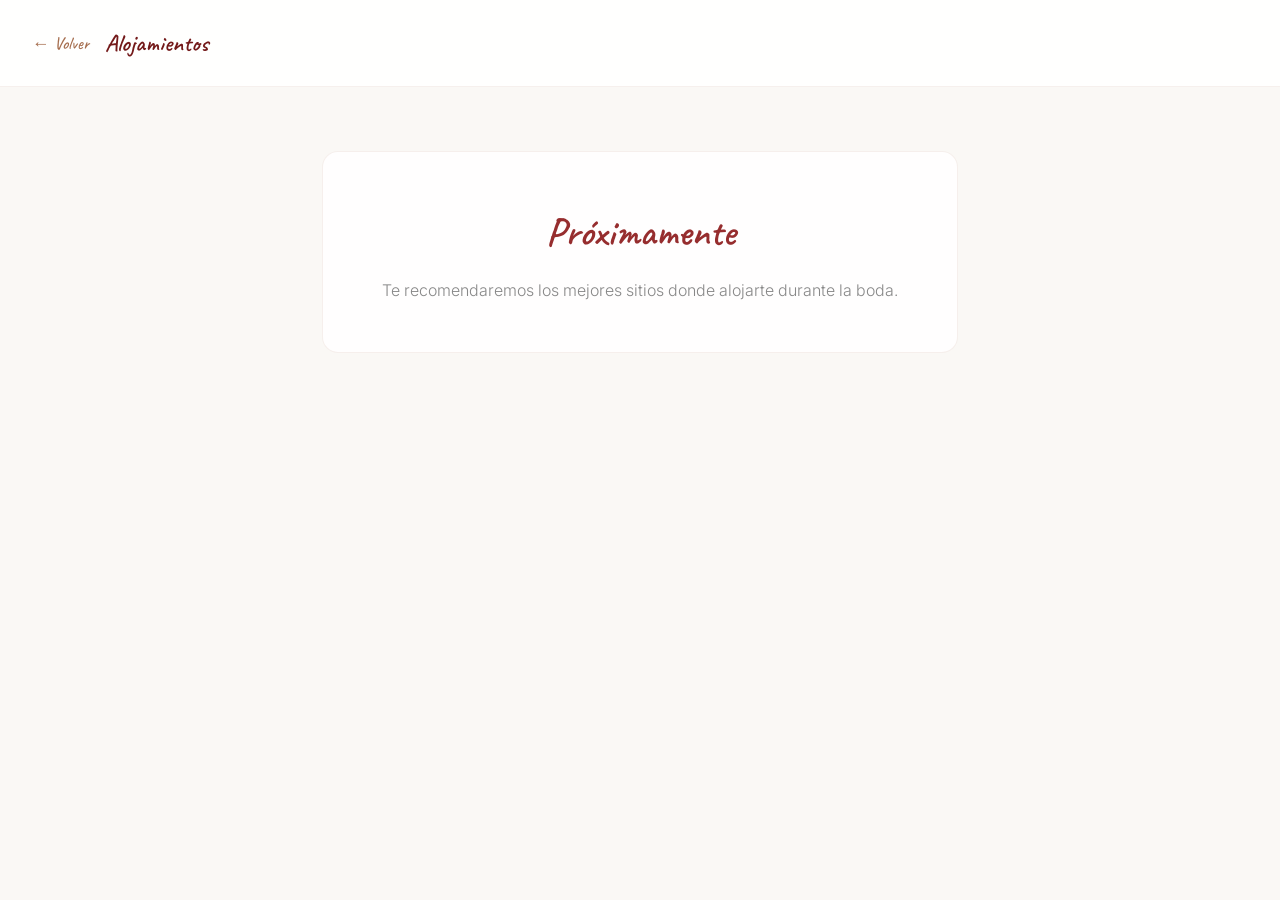
==== alojamientos.html @ 13ba2aee "Initial commit: wedding website for Catalina y Álvaro" ====
<!DOCTYPE html>
<html lang="es">
<head>
    <meta charset="UTF-8">
    <meta name="viewport" content="width=device-width, initial-scale=1.0">
    <title>Alojamientos — Catalina & Álvaro</title>
    <link rel="preconnect" href="https://fonts.googleapis.com">
    <link rel="preconnect" href="https://fonts.gstatic.com" crossorigin>
    <link href="https://fonts.googleapis.com/css2?family=Caveat:wght@400;500;600;700&family=Cormorant+Garamond:ital,wght@0,300;0,400;0,500;1,300;1,400&family=Inter:wght@300;400;500&display=swap" rel="stylesheet">
    <link rel="stylesheet" href="styles.css">
</head>
<body class="subpage">
    <header class="subpage-header">
        <a href="index.html" class="back-link">← Volver</a>
        <span class="subpage-title">Alojamientos</span>
    </header>
    <main class="subpage-content">
        <div class="placeholder">
            <h2>Próximamente</h2>
            <p>Te recomendaremos los mejores sitios donde alojarte durante la boda.</p>
        </div>
    </main>
</body>
</html>
---- styles.css ----
* {
    margin: 0;
    padding: 0;
    box-sizing: border-box;
}

body {
    font-family: 'Inter', sans-serif;
    background-color: #faf8f5;
    color: #2c2c2c;
    line-height: 1.6;
    -webkit-font-smoothing: antialiased;
    position: relative;
}

.decor {
    position: absolute;
    width: 104px;
    opacity: 0.5;
    pointer-events: none;
    z-index: 0;
}

.decor-copa {
    top: 55%;
    right: 20%;
}

.decor-naranja {
    top: 40%;
    right: 10%;
    transform: translateY(-50%);
}

.decor-gilda {
    top: 35%;
    left: 10%;
    transform: translateY(-50%);
}

.decor-bola {
    top: 65%;
    left: 5%;
}

.decor-vaca {
    bottom: 10%;
    left: 25%;
    transform: translateX(-50%);
}

/* ========== HERO ========== */

.hero {
    position: relative;
    height: 80vh;
    min-height: 500px;
    display: flex;
    align-items: center;
    justify-content: center;
    background-color: #faf8f5;
    background-image: url('high.png');
    background-size: cover;
    background-position: center;
    background-repeat: no-repeat;
    padding: 2rem;
    overflow: hidden;
}

.hero::before {
    content: '';
    position: absolute;
    top: 0;
    left: 0;
    width: 100%;
    height: 100%;
    background-image: url("data:image/svg+xml,%3Csvg viewBox='0 0 200 200' xmlns='http://www.w3.org/2000/svg'%3E%3Cfilter id='noise'%3E%3CfeTurbulence type='fractalNoise' baseFrequency='0.75' numOctaves='5' stitchTiles='stitch'/%3E%3C/filter%3E%3Crect width='100%25' height='100%25' filter='url(%23noise)' opacity='0.06'/%3E%3C/svg%3E");
    background-repeat: repeat;
    background-size: 200px 200px;
    pointer-events: none;
}

.hero-invertido {
    background-color: #731919;
    background-image: none;
}

.hero-invertido::before {
    opacity: 0.08;
}

.hero-invertido .hero-text p {
    color: #f5f0ea;
}

.hero-invertido .scroll-indicator {
    color: #D9B991;
}

.hero-text {
    position: relative;
    z-index: 1;
    max-width: 900px;
    text-align: center;
    padding: 3rem 2rem;
}

.hero-text p {
    font-family: 'Caveat', cursive;
    font-weight: 600;
    font-size: clamp(2rem, 5vw, 3rem);
    line-height: 1.5;
    color: #5a1b1c;
}

.hero-line {
    display: block;
}

.hero-line + .hero-line {
    margin-top: 0.8em;
}

.scroll-indicator {
    position: absolute;
    bottom: 2.5rem;
    left: 50%;
    transform: translateX(-50%);
    font-size: 1.8rem;
    color: #A66E4E;
    animation: bounce 2s infinite;
    opacity: 0.5;
    z-index: 1;
}

@keyframes bounce {
    0%, 100% { transform: translateX(-50%) translateY(0); }
    50% { transform: translateX(-50%) translateY(8px); }
}

/* ========== INFO SECTION ========== */

.info-section {
    background-color: #faf8f5;
    padding: 4rem 2rem 3rem;
    text-align: center;
    position: relative;
}

.info-section::before {
    content: '';
    position: absolute;
    top: 0;
    left: 50%;
    transform: translateX(-50%);
    width: 80px;
    height: 2px;
    background: #D9B991;
    border-radius: 1px;
}

.info {
    max-width: 700px;
    margin: 0 auto;
}

.names {
    font-family: 'Caveat', cursive;
    font-weight: 600;
    font-size: clamp(3rem, 7vw, 4.8rem);
    color: #731919;
    letter-spacing: 0.02em;
    margin-bottom: 0.6rem;
}

.names .y {
    font-weight: 400;
    color: #731919;
    font-size: 0.85em;
    padding: 0 0.15em;
}

.date {
    font-family: 'Caveat', cursive;
    font-weight: 500;
    font-size: clamp(1.6rem, 3.5vw, 2.2rem);
    color: #731919;
    margin-bottom: 0.2rem;
}

.date .num {
    font-weight: 600;
    color: #731919;
}

.place {
    font-family: 'Caveat', cursive;
    font-weight: 400;
    font-size: clamp(1.3rem, 3vw, 1.8rem);
    color: #731919;
}

/* ========== MENU SECTION ========== */

.menu-section {
    position: relative;
    background-color: #faf8f5;
    padding: 3rem 2rem 5rem;
}

.menu {
    display: grid;
    grid-template-columns: repeat(auto-fit, minmax(180px, 1fr));
    gap: 1.2rem;
    max-width: 1100px;
    margin: 0 auto;
}

.menu-item {
    display: flex;
    flex-direction: column;
    align-items: center;
    justify-content: center;
    gap: 0.8rem;
    padding: 2rem 1.2rem;
    background: rgba(255, 255, 255, 0.85);
    border-radius: 16px;
    text-decoration: none;
    color: #731919;
    border: 1px solid rgba(166, 110, 78, 0.12);
    transition: all 0.3s ease;
    position: relative;
    overflow: hidden;
    min-height: 160px;
    backdrop-filter: blur(2px);
}

.menu-item::before {
    content: '';
    position: absolute;
    top: 0;
    left: 0;
    width: 100%;
    height: 100%;
    background: linear-gradient(135deg, rgba(217, 185, 145, 0.08), rgba(150, 45, 46, 0.04));
    opacity: 0;
    transition: opacity 0.3s ease;
}

.menu-item:hover {
    transform: translateY(-3px) scale(1.01);
    box-shadow: 0 6px 24px rgba(115, 25, 25, 0.06);
    border-color: rgba(150, 45, 46, 0.2);
    background: rgba(255, 255, 255, 0.95);
}

.menu-item:hover::before {
    opacity: 1;
}

.menu-icon {
    width: 34px;
    height: 34px;
    color: #D9B991;
    transition: all 0.3s ease;
    position: relative;
    z-index: 1;
}

.menu-item:hover .menu-icon {
    color: #962D2E;
    transform: scale(1.1);
}

.menu-label {
    font-family: 'Caveat', cursive;
    font-weight: 600;
    font-size: 1.3rem;
    text-align: center;
    line-height: 1.4;
    color: #2c2c2c;
    transition: color 0.3s ease;
    position: relative;
    z-index: 1;
    display: inline-block;
}

.menu-label::after {
    content: '';
    position: absolute;
    bottom: -4px;
    left: 0;
    width: 0;
    height: 6px;
    background-image: url("data:image/svg+xml,%3Csvg viewBox='0 0 120 12' xmlns='http://www.w3.org/2000/svg'%3E%3Cpath d='M2 6 Q15 1 30 6 T58 6 T86 6 T114 6' stroke='%23962D2E' stroke-width='2' fill='none' stroke-linecap='round'/%3E%3C/svg%3E");
    background-repeat: no-repeat;
    background-size: contain;
    background-position: left center;
    transition: width 0.4s cubic-bezier(0.25, 0.46, 0.45, 0.94);
}

.menu-item:hover .menu-label {
    color: #731919;
}

.menu-item:hover .menu-label::after {
    width: 100%;
}

/* ========== SUBPAGES ========== */

.subpage {
    background-color: #faf8f5;
    min-height: 100vh;
}

.subpage-header {
    display: flex;
    align-items: center;
    gap: 1rem;
    padding: 1.5rem 2rem;
    background: rgba(255, 255, 255, 0.9);
    backdrop-filter: blur(4px);
    border-bottom: 1px solid rgba(166, 110, 78, 0.1);
    position: sticky;
    top: 0;
    z-index: 10;
}

.back-link {
    font-family: 'Caveat', cursive;
    font-weight: 500;
    font-size: 1.1rem;
    color: #A66E4E;
    text-decoration: none;
    transition: color 0.3s ease;
    white-space: nowrap;
}

.back-link:hover {
    color: #962D2E;
}

.subpage-title {
    font-family: 'Caveat', cursive;
    font-weight: 600;
    font-size: 1.5rem;
    color: #731919;
}

.subpage-content {
    max-width: 700px;
    margin: 0 auto;
    padding: 4rem 2rem;
}

.placeholder {
    text-align: center;
    padding: 3rem 2rem;
    background: rgba(255, 255, 255, 0.85);
    border: 1px solid rgba(166, 110, 78, 0.1);
    border-radius: 16px;
}

.placeholder h2 {
    font-family: 'Caveat', cursive;
    font-weight: 600;
    font-size: 2.5rem;
    color: #962D2E;
    margin-bottom: 0.8rem;
}

.placeholder p {
    font-family: 'Inter', sans-serif;
    font-weight: 300;
    font-size: 1rem;
    color: #888;
    line-height: 1.7;
}

/* ========== RESPONSIVE ========== */

@media (max-width: 768px) {
    .decor {
        width: 70px;
        opacity: 0.4;
    }

    .decor-copa {
        top: 60%;
        right: 12%;
    }

    .decor-bola {
        top: 56%;
        left: 8%;
    }

    .decor-gilda {
        top: 42%;
        left: 1%;
    }

    .decor-naranja {
        top: 30%;
        right: 1%;
    }

    .decor-vaca {
        bottom: 2%;
        left: 30%;
    }

    .hero {
        height: 75vh;
        min-height: 420px;
        padding: 1.2rem;
    }

    .hero-text {
        max-width: 100%;
        padding: 2rem 0.5rem;
    }

    .hero-text p {
        font-size: clamp(1.7rem, 5.5vw, 2rem);
        line-height: 1.5;
    }

    .hero-line + .hero-line {
        margin-top: 1em;
    }

    .scroll-indicator {
        bottom: 1.5rem;
        font-size: 1.5rem;
    }

    .info-section {
        padding: 2.5rem 1.5rem 2rem;
    }

    .names {
        font-size: clamp(2.8rem, 9vw, 3.5rem);
    }

    .date {
        font-size: clamp(1.5rem, 5vw, 1.9rem);
    }

    .place {
        font-size: clamp(1.3rem, 4.5vw, 1.6rem);
    }

    .menu-section {
        padding: 2rem 1.2rem 3.5rem;
    }

    .menu {
        grid-template-columns: repeat(auto-fit, minmax(150px, 1fr));
        gap: 1rem;
    }

    .menu-item {
        padding: 1.5rem 1rem;
        min-height: 140px;
        border-radius: 14px;
    }

    .menu-icon {
        width: 30px;
        height: 30px;
    }

    .menu-label {
        font-size: 1.2rem;
    }

    .subpage-header {
        padding: 1rem 1.5rem;
    }

    .subpage-content {
        padding: 2.5rem 1.5rem;
    }

    .placeholder {
        padding: 2rem 1.5rem;
        border-radius: 14px;
    }

    .placeholder h2 {
        font-size: 2rem;
    }
}

@media (max-width: 480px) {
    .decor {
        width: 30px;
        opacity: 0.1;
    }

    .decor {
        width: 55px;
        opacity: 0.35;
    }

    .decor-copa {
        top: 58%;
        right: 10%;
    }

    .decor-bola {
        top: 54%;
        left: 6%;
    }

    .decor-gilda {
        top: 40%;
        left: 1%;
    }

    .decor-naranja {
        top: 30%;
        right: 1%;
    }

    .decor-vaca {
        bottom: 1%;
        left: 30%;
    }

    .hero {
        height: 70vh;
        min-height: 360px;
        padding: 0.8rem;
    }

    .hero-text {
        padding: 1.5rem 0.3rem;
    }

    .hero-text p {
        font-size: clamp(1.5rem, 6vw, 1.8rem);
    }

    .hero-line + .hero-line {
        margin-top: 0.9em;
    }

    .names {
        font-size: clamp(2.4rem, 10vw, 3rem);
    }

    .date {
        font-size: clamp(1.4rem, 5.5vw, 1.7rem);
    }

    .place {
        font-size: clamp(1.2rem, 5vw, 1.5rem);
    }

    .menu {
        grid-template-columns: 1fr 1fr;
        gap: 0.8rem;
    }

    .menu-item {
        min-height: 120px;
        padding: 1rem 0.6rem;
    }

    .menu-icon {
        width: 26px;
        height: 26px;
    }

    .menu-label {
        font-size: 1.05rem;
    }
}
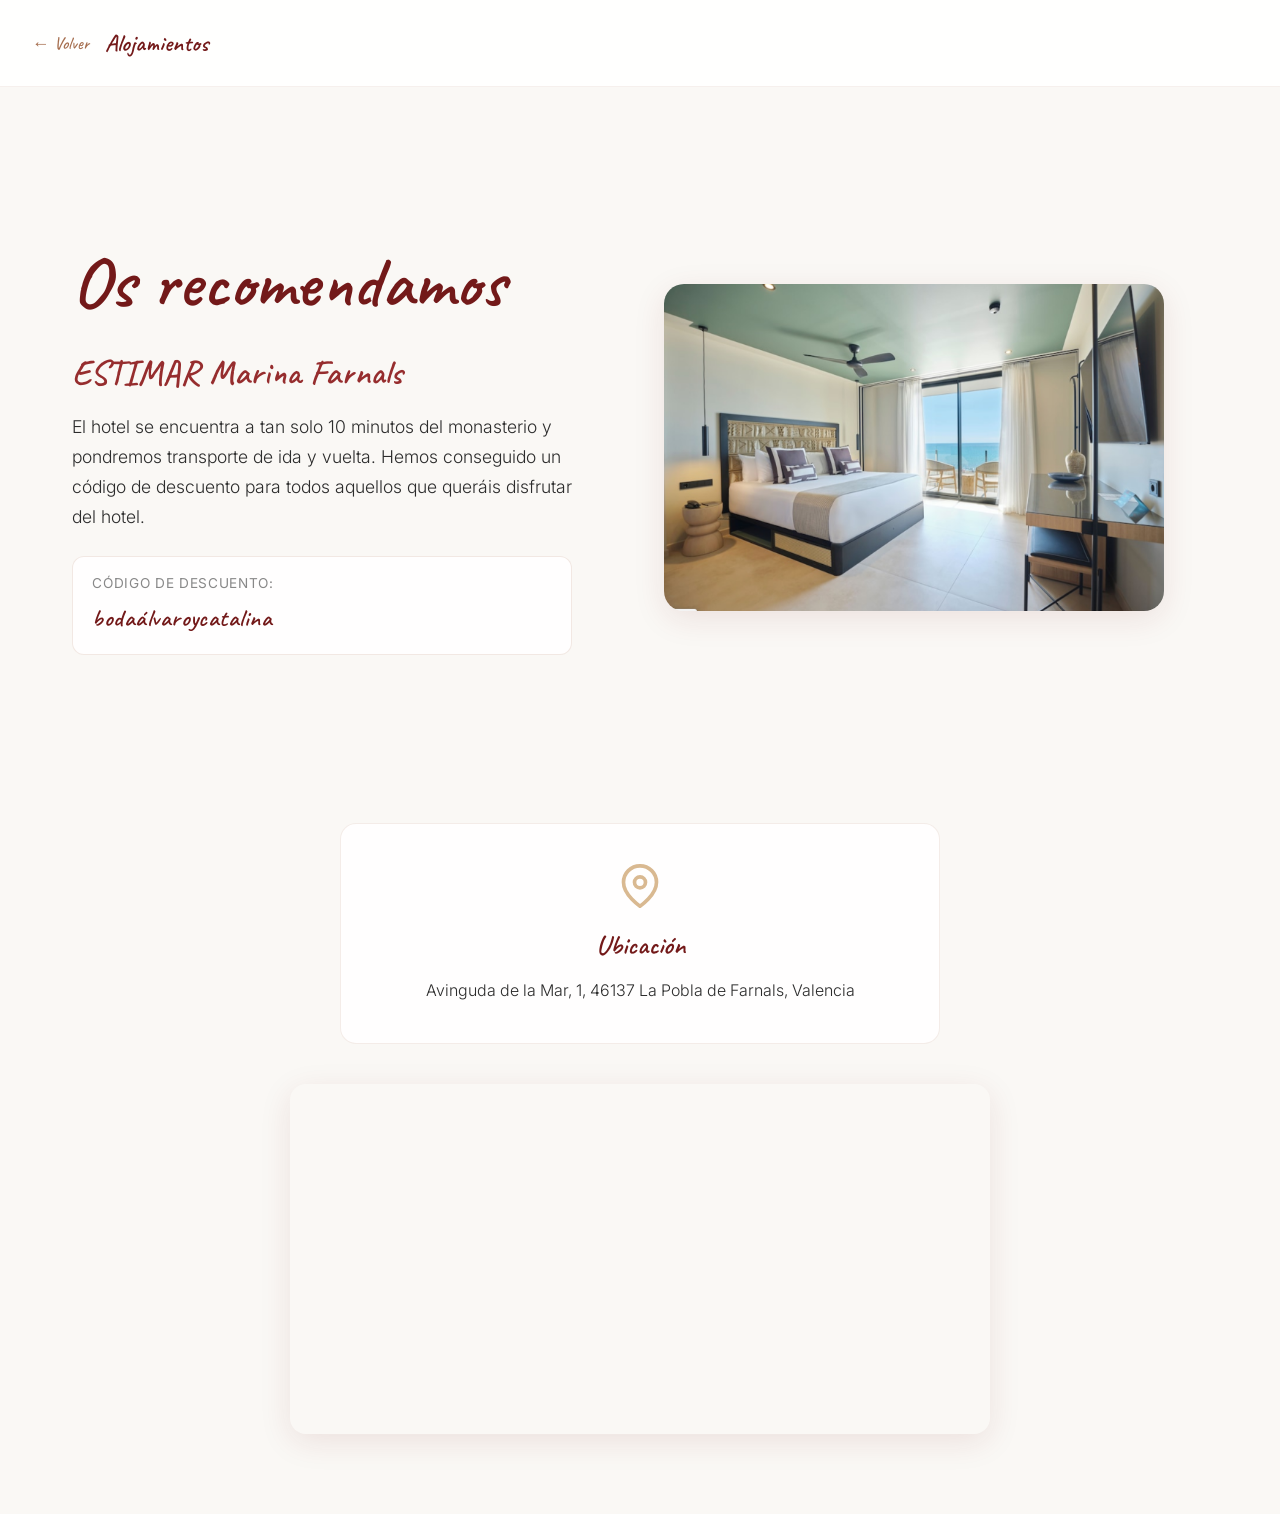
==== commit bdaa5247: "Añadidas secciones gran día, celebración, alojamientos y transporte" ====
--- a/alojamientos.html
+++ b/alojamientos.html
@@ -10,15 +10,52 @@
     <link rel="stylesheet" href="styles.css">
 </head>
 <body class="subpage">
+
     <header class="subpage-header">
         <a href="index.html" class="back-link">← Volver</a>
         <span class="subpage-title">Alojamientos</span>
     </header>
-    <main class="subpage-content">
-        <div class="placeholder">
-            <h2>Próximamente</h2>
-            <p>Te recomendaremos los mejores sitios donde alojarte durante la boda.</p>
-        </div>
+
+    <main>
+
+        <section class="hero-split">
+            <div class="hero-split-text">
+                <h1 class="hero-split-title">Os recomendamos</h1>
+                <h2 class="alojamientos-subtitle">ESTIMAR Marina Farnals</h2>
+                <p class="alojamientos-desc">El hotel se encuentra a tan solo 10 minutos del monasterio y pondremos transporte de ida y vuelta. Hemos conseguido un código de descuento para todos aquellos que queráis disfrutar del hotel.</p>
+                <div class="alojamientos-codigo">
+                    <span class="alojamientos-codigo-label">Código de descuento:</span>
+                    <span class="alojamientos-codigo-valor">bodaálvaroycatalina</span>
+                </div>
+            </div>
+            <div class="hero-split-image">
+                <img src="alojamientos-1.png" alt="ESTIMAR Marina Farnals">
+            </div>
+        </section>
+
+        <section class="ubicacion-section">
+            <div class="celebracion-card">
+                <div class="celebracion-card-icon">
+                    <svg viewBox="0 0 24 24" fill="none" stroke="currentColor" stroke-width="2" stroke-linecap="round" stroke-linejoin="round">
+                        <path d="M21 10c0 7-9 13-9 13s-9-6-9-13a9 9 0 0 1 18 0z"/>
+                        <circle cx="12" cy="10" r="3"/>
+                    </svg>
+                </div>
+                <h3 class="celebracion-card-title">Ubicación</h3>
+                <p class="celebracion-card-text">Avinguda de la Mar, 1, 46137 La Pobla de Farnals, Valencia</p>
+            </div>
+            <div class="map-container">
+                <iframe
+                    src="https://www.google.com/maps?q=39.56640,-0.28232&z=16&output=embed"
+                    allowfullscreen=""
+                    loading="lazy"
+                    referrerpolicy="no-referrer-when-downgrade"
+                    title="ESTIMAR Marina Farnals">
+                </iframe>
+            </div>
+        </section>
+
     </main>
+
 </body>
 </html>
--- a/styles.css
+++ b/styles.css
@@ -378,6 +378,482 @@
     line-height: 1.7;
 }
 
+/* ========== HERO SPLIT (GRAN DÍA) ========== */
+
+.hero-split {
+    display: flex;
+    align-items: center;
+    min-height: 80vh;
+    max-width: 1200px;
+    margin: 0 auto;
+    padding: 3rem 2rem;
+    gap: 3rem;
+}
+
+.hero-split-text {
+    flex: 1;
+    max-width: 500px;
+}
+
+.hero-split-title {
+    font-family: 'Caveat', cursive;
+    font-weight: 600;
+    font-size: clamp(3rem, 6vw, 4.5rem);
+    color: #731919;
+    margin-bottom: 1.5rem;
+    line-height: 1.2;
+}
+
+.hero-split-message {
+    font-family: 'Caveat', cursive;
+    font-weight: 500;
+    font-size: clamp(1.4rem, 2.5vw, 1.8rem);
+    color: #2c2c2c;
+    line-height: 1.6;
+}
+
+.hero-split-image {
+    flex: 1;
+    display: flex;
+    justify-content: center;
+    align-items: center;
+}
+
+.hero-split-image img {
+    width: 100%;
+    max-width: 500px;
+    height: auto;
+    border-radius: 20px;
+    box-shadow: 0 8px 32px rgba(115, 25, 25, 0.1);
+}
+
+/* ========== ALOJAMIENTOS ========== */
+
+.alojamientos-subtitle {
+    font-family: 'Caveat', cursive;
+    font-weight: 600;
+    font-size: clamp(1.8rem, 3.5vw, 2.2rem);
+    color: #962D2E;
+    margin-bottom: 1rem;
+    line-height: 1.3;
+}
+
+.alojamientos-desc {
+    font-family: 'Inter', sans-serif;
+    font-weight: 300;
+    font-size: clamp(0.95rem, 1.5vw, 1.1rem);
+    color: #2c2c2c;
+    line-height: 1.7;
+    margin-bottom: 1.5rem;
+}
+
+.alojamientos-codigo {
+    display: flex;
+    flex-direction: column;
+    align-items: flex-start;
+    gap: 0.3rem;
+    padding: 1rem 1.2rem;
+    background: rgba(255, 255, 255, 0.85);
+    border: 1px solid rgba(166, 110, 78, 0.15);
+    border-radius: 12px;
+}
+
+.alojamientos-codigo-label {
+    font-family: 'Inter', sans-serif;
+    font-weight: 400;
+    font-size: 0.85rem;
+    color: #888;
+    text-transform: uppercase;
+    letter-spacing: 0.05em;
+}
+
+.alojamientos-codigo-valor {
+    font-family: 'Caveat', cursive;
+    font-weight: 600;
+    font-size: 1.5rem;
+    color: #731919;
+    letter-spacing: 0.02em;
+}
+
+/* ========== CEREMONIA ========== */
+
+.ceremonia-section {
+    max-width: 900px;
+    margin: 0 auto;
+    padding: 4rem 2rem 5rem;
+    text-align: center;
+}
+
+.ceremonia-image {
+    margin-bottom: 2.5rem;
+}
+
+.ceremonia-image img {
+    width: 100%;
+    max-width: 800px;
+    height: auto;
+    border-radius: 20px;
+    box-shadow: 0 8px 32px rgba(115, 25, 25, 0.1);
+    object-fit: cover;
+    aspect-ratio: 16 / 9;
+}
+
+.ceremonia-title {
+    font-family: 'Caveat', cursive;
+    font-weight: 600;
+    font-size: clamp(2.5rem, 5vw, 3.5rem);
+    color: #731919;
+    margin-bottom: 2rem;
+}
+
+.ceremonia-grid {
+    display: grid;
+    grid-template-columns: 1fr 1fr;
+    gap: 1.5rem;
+    max-width: 700px;
+    margin: 0 auto 2.5rem;
+}
+
+.ceremonia-card {
+    background: rgba(255, 255, 255, 0.85);
+    border: 1px solid rgba(166, 110, 78, 0.12);
+    border-radius: 16px;
+    padding: 2rem 1.5rem;
+    text-align: center;
+    transition: all 0.3s ease;
+}
+
+.ceremonia-card:hover {
+    transform: translateY(-3px);
+    box-shadow: 0 6px 24px rgba(115, 25, 25, 0.06);
+    border-color: rgba(150, 45, 46, 0.2);
+    background: rgba(255, 255, 255, 0.95);
+}
+
+.ceremonia-card-icon {
+    width: 40px;
+    height: 40px;
+    color: #D9B991;
+    margin: 0 auto 1rem;
+    transition: color 0.3s ease;
+}
+
+.ceremonia-card:hover .ceremonia-card-icon {
+    color: #962D2E;
+}
+
+.ceremonia-card-title {
+    font-family: 'Caveat', cursive;
+    font-weight: 600;
+    font-size: 1.5rem;
+    color: #731919;
+    margin-bottom: 0.5rem;
+}
+
+.ceremonia-card-text {
+    font-family: 'Inter', sans-serif;
+    font-weight: 300;
+    font-size: 1rem;
+    color: #2c2c2c;
+    line-height: 1.6;
+}
+
+.ceremonia-card-text strong {
+    font-weight: 500;
+    color: #962D2E;
+}
+
+.ceremonia-note {
+    display: block;
+    margin-top: 0.4rem;
+    font-size: 0.85rem;
+    color: #888;
+    font-style: italic;
+}
+
+/* ========== CELEBRACIÓN ========== */
+
+.celebracion-section {
+    max-width: 900px;
+    margin: 0 auto;
+    padding: 4rem 2rem 5rem;
+    text-align: center;
+}
+
+.celebracion-section::before {
+    content: '';
+    display: block;
+    width: 80px;
+    height: 2px;
+    background: #D9B991;
+    border-radius: 1px;
+    margin: 0 auto 3rem;
+}
+
+.celebracion-image {
+    margin-bottom: 2.5rem;
+}
+
+.celebracion-image img {
+    width: 100%;
+    max-width: 800px;
+    height: auto;
+    border-radius: 20px;
+    box-shadow: 0 8px 32px rgba(115, 25, 25, 0.1);
+}
+
+.celebracion-title {
+    font-family: 'Caveat', cursive;
+    font-weight: 600;
+    font-size: clamp(2.5rem, 5vw, 3.5rem);
+    color: #731919;
+    margin-bottom: 2rem;
+}
+
+.celebracion-card {
+    max-width: 600px;
+    margin: 0 auto 2.5rem;
+    background: rgba(255, 255, 255, 0.85);
+    border: 1px solid rgba(166, 110, 78, 0.12);
+    border-radius: 16px;
+    padding: 2.5rem 2rem;
+    text-align: center;
+    transition: all 0.3s ease;
+}
+
+.celebracion-card:hover {
+    transform: translateY(-3px);
+    box-shadow: 0 6px 24px rgba(115, 25, 25, 0.06);
+    border-color: rgba(150, 45, 46, 0.2);
+    background: rgba(255, 255, 255, 0.95);
+}
+
+.celebracion-card-icon {
+    width: 44px;
+    height: 44px;
+    color: #D9B991;
+    margin: 0 auto 1rem;
+    transition: color 0.3s ease;
+}
+
+.celebracion-card:hover .celebracion-card-icon {
+    color: #962D2E;
+}
+
+.celebracion-card-title {
+    font-family: 'Caveat', cursive;
+    font-weight: 600;
+    font-size: 1.7rem;
+    color: #731919;
+    margin-bottom: 0.6rem;
+}
+
+.celebracion-card-text {
+    font-family: 'Inter', sans-serif;
+    font-weight: 300;
+    font-size: 1rem;
+    color: #2c2c2c;
+    line-height: 1.6;
+}
+
+.celebracion-note {
+    display: block;
+    margin-top: 0.6rem;
+    font-family: 'Inter', sans-serif;
+    font-weight: 400;
+    font-size: 0.9rem;
+    color: #962D2E;
+}
+
+/* ========== UBICACIÓN (ALOJAMIENTOS) ========== */
+
+.ubicacion-section {
+    max-width: 900px;
+    margin: 0 auto;
+    padding: 1rem 2rem 5rem;
+    text-align: center;
+}
+
+/* ========== MAPA ========== */
+
+.map-container {
+    max-width: 700px;
+    margin: 0 auto;
+    border-radius: 16px;
+    overflow: hidden;
+    box-shadow: 0 8px 32px rgba(115, 25, 25, 0.1);
+}
+
+.map-container iframe {
+    width: 100%;
+    height: 350px;
+    border: 0;
+    display: block;
+}
+
+/* ========== TRANSPORTE ========== */
+
+.transporte-intro {
+    max-width: 700px;
+    margin: 0 auto;
+    padding: 3rem 2rem 1rem;
+    text-align: center;
+}
+
+.transporte-image {
+    margin: 1.5rem 0 2rem;
+}
+
+.transporte-image img {
+    width: 100%;
+    max-width: 600px;
+    height: auto;
+    border-radius: 20px;
+    box-shadow: 0 8px 32px rgba(115, 25, 25, 0.1);
+}
+
+.transporte-title {
+    font-family: 'Caveat', cursive;
+    font-weight: 600;
+    font-size: clamp(2.8rem, 5vw, 3.8rem);
+    color: #731919;
+    margin-bottom: 0.5rem;
+}
+
+.transporte-subtitle {
+    font-family: 'Caveat', cursive;
+    font-weight: 500;
+    font-size: clamp(1.6rem, 3vw, 2rem);
+    color: #962D2E;
+    margin-bottom: 0.8rem;
+}
+
+.transporte-desc {
+    font-family: 'Inter', sans-serif;
+    font-weight: 300;
+    font-size: 1rem;
+    color: #888;
+    line-height: 1.7;
+}
+
+.transporte-rutas {
+    max-width: 700px;
+    margin: 0 auto;
+    padding: 2rem 2rem 3rem;
+    display: flex;
+    flex-direction: column;
+    gap: 0.8rem;
+}
+
+.transporte-dropdown {
+    border-bottom: 1px solid rgba(166, 110, 78, 0.15);
+}
+
+.transporte-dropdown:first-child {
+    border-top: 1px solid rgba(166, 110, 78, 0.15);
+}
+
+.transporte-dropdown-header {
+    display: flex;
+    align-items: center;
+    justify-content: space-between;
+    padding: 1.2rem 0;
+    cursor: pointer;
+    list-style: none;
+    font-family: 'Caveat', cursive;
+    font-weight: 600;
+    font-size: 1.3rem;
+    color: #2c2c2c;
+    user-select: none;
+}
+
+.transporte-dropdown-header::-webkit-details-marker {
+    display: none;
+}
+
+.transporte-dropdown-arrow {
+    font-size: 0.9rem;
+    color: #A66E4E;
+    transition: transform 0.3s ease;
+}
+
+.transporte-dropdown[open] .transporte-dropdown-arrow {
+    transform: rotate(180deg);
+}
+
+.transporte-dropdown-body {
+    padding: 0 1.5rem 1.2rem;
+}
+
+.transporte-parada {
+    font-family: 'Inter', sans-serif;
+    font-weight: 300;
+    font-size: 0.95rem;
+    color: #2c2c2c;
+    line-height: 1.6;
+    margin-bottom: 0.6rem;
+}
+
+.transporte-parada-label {
+    font-family: 'Inter', sans-serif;
+    font-weight: 500;
+    font-size: 0.85rem;
+    color: #962D2E;
+    margin-top: 0.8rem;
+    margin-bottom: 0.3rem;
+}
+
+.transporte-parada-label:first-of-type {
+    margin-top: 0;
+}
+
+.transporte-horarios {
+    list-style: none;
+    padding: 0;
+    margin: 0 0 0.8rem;
+    display: flex;
+    flex-direction: column;
+    gap: 0.3rem;
+}
+
+.transporte-horarios li {
+    font-family: 'Inter', sans-serif;
+    font-weight: 300;
+    font-size: 0.95rem;
+    color: #2c2c2c;
+    padding: 0.3rem 0;
+}
+
+.hora {
+    font-weight: 500;
+    color: #731919;
+    display: inline-block;
+    min-width: 4.5rem;
+}
+
+.transporte-info {
+    max-width: 700px;
+    margin: 0 auto;
+    padding: 0 2rem 4rem;
+    text-align: center;
+}
+
+.transporte-info-title {
+    font-family: 'Caveat', cursive;
+    font-weight: 600;
+    font-size: 1.6rem;
+    color: #731919;
+    margin-bottom: 0.5rem;
+}
+
+.transporte-info-text {
+    font-family: 'Inter', sans-serif;
+    font-weight: 300;
+    font-size: 1rem;
+    color: #2c2c2c;
+    line-height: 1.7;
+}
+
 /* ========== RESPONSIVE ========== */
 
 @media (max-width: 768px) {
@@ -492,6 +968,65 @@
     .placeholder h2 {
         font-size: 2rem;
     }
+
+    .hero-split {
+        flex-direction: column;
+        text-align: center;
+        padding: 2rem 1.5rem;
+        min-height: auto;
+        gap: 2rem;
+    }
+
+    .hero-split-text {
+        max-width: 100%;
+    }
+
+    .hero-split-image img {
+        max-width: 100%;
+    }
+
+    .alojamientos-codigo {
+        align-items: center;
+        text-align: center;
+    }
+
+    .ceremonia-section {
+        padding: 3rem 1.5rem;
+    }
+
+    .ceremonia-grid {
+        grid-template-columns: 1fr;
+        gap: 1rem;
+    }
+
+    .map-container iframe {
+        height: 280px;
+    }
+
+    .celebracion-section {
+        padding: 3rem 1.5rem;
+    }
+
+    .transporte-intro {
+        padding: 2rem 1.5rem 0.5rem;
+    }
+
+    .transporte-rutas {
+        padding: 1.5rem 1.5rem 2rem;
+    }
+
+    .transporte-dropdown-header {
+        padding: 1rem 1.2rem;
+        font-size: 1.1rem;
+    }
+
+    .transporte-dropdown-body {
+        padding: 0 1.2rem 1rem;
+    }
+
+    .celebracion-card {
+        padding: 2rem 1.2rem;
+    }
 }
 
 @media (max-width: 480px) {
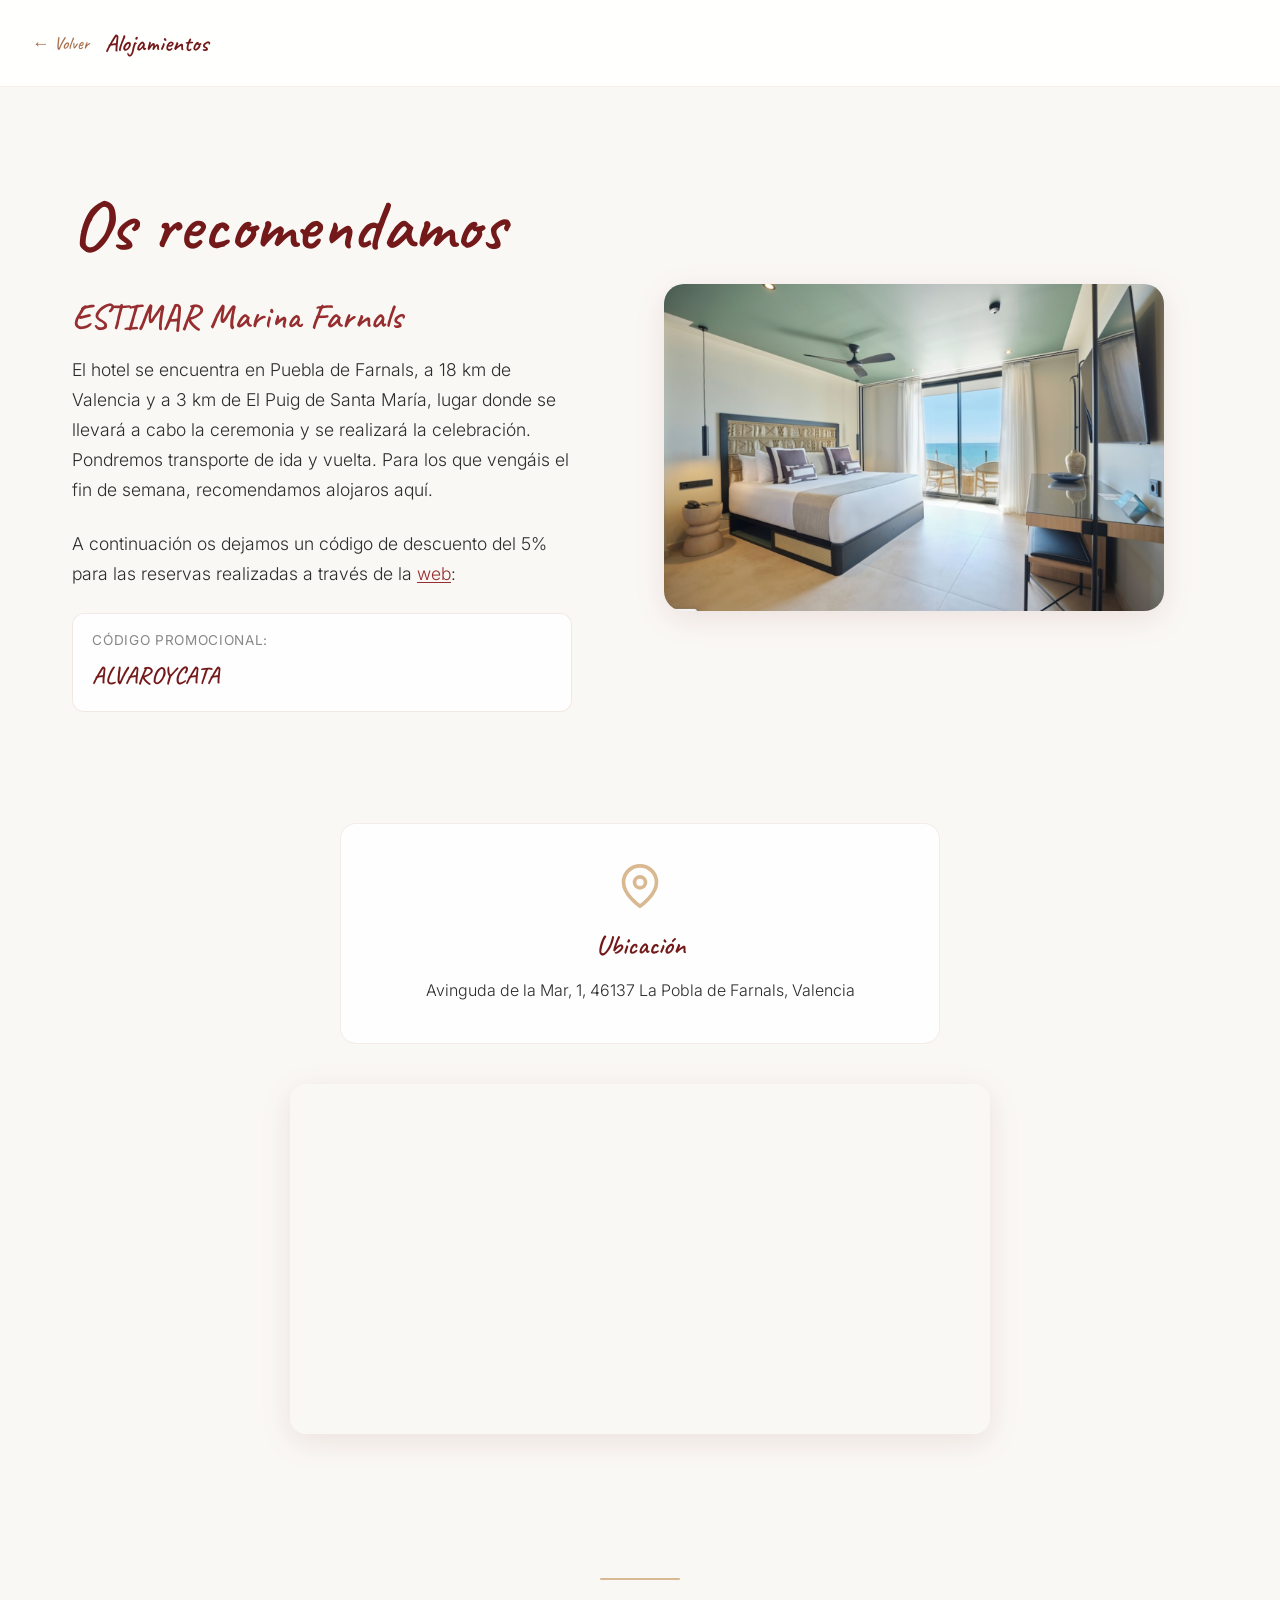
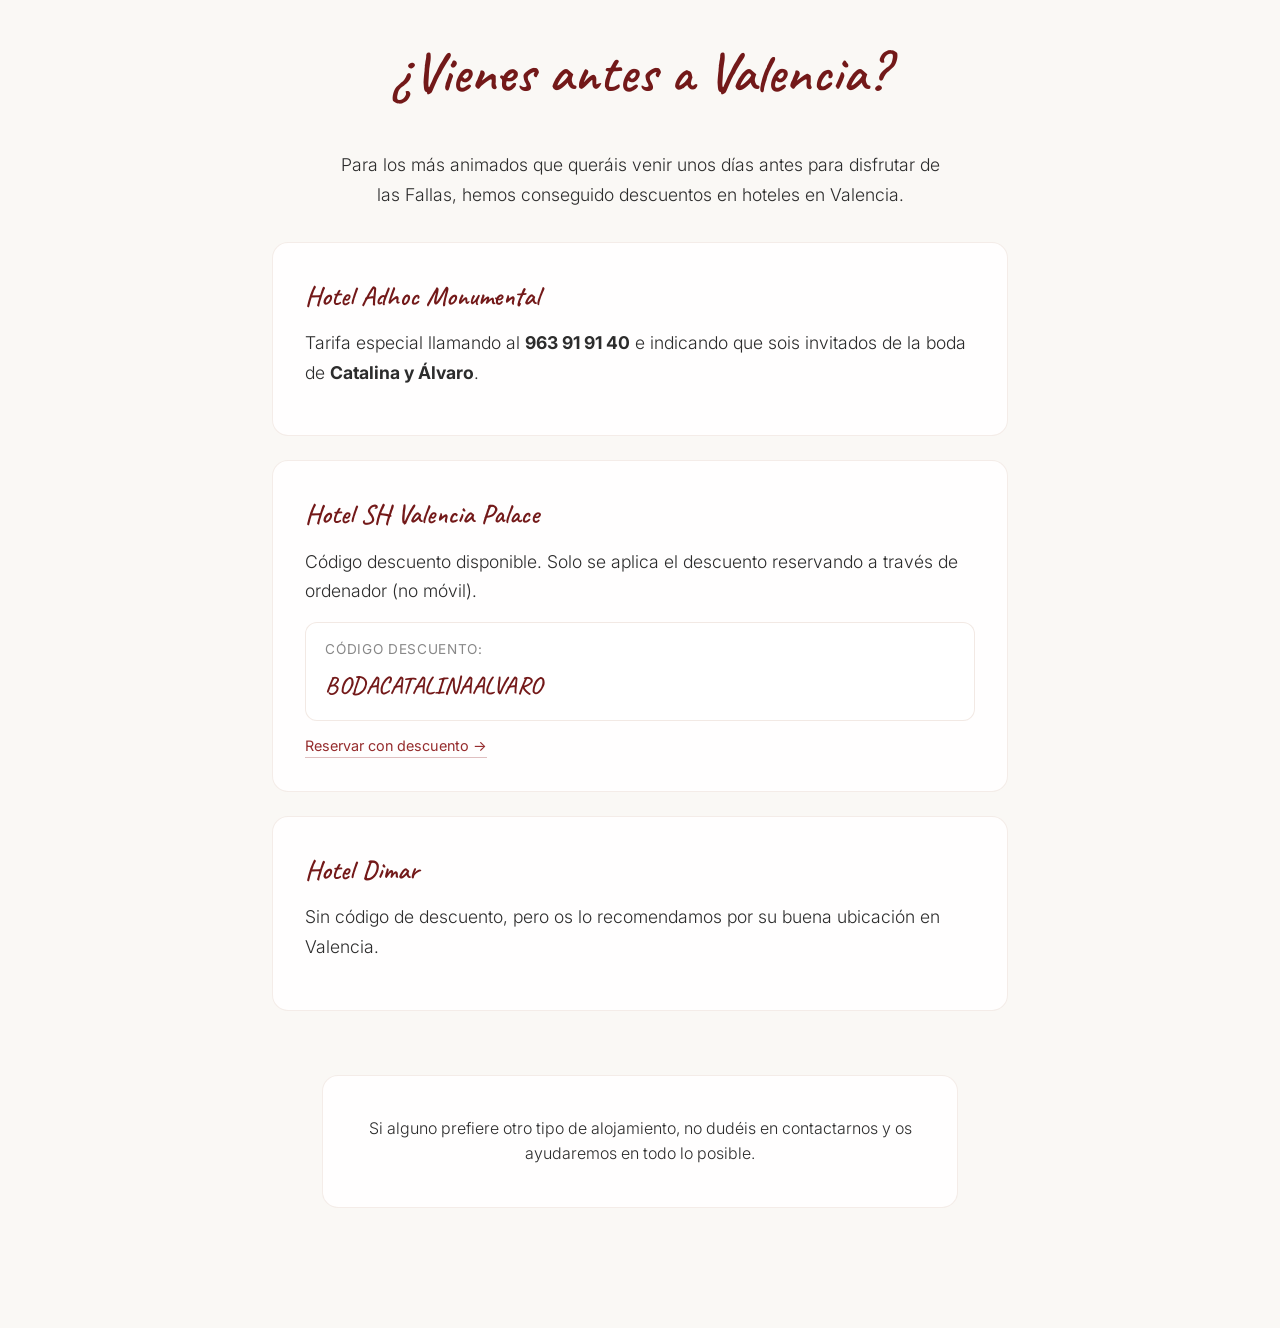
==== commit 35988b08: "Actualizados alojamientos, transporte e info adicional; eliminada sección terreta" ====
--- a/alojamientos.html
+++ b/alojamientos.html
@@ -22,10 +22,11 @@
             <div class="hero-split-text">
                 <h1 class="hero-split-title">Os recomendamos</h1>
                 <h2 class="alojamientos-subtitle">ESTIMAR Marina Farnals</h2>
-                <p class="alojamientos-desc">El hotel se encuentra a tan solo 10 minutos del monasterio y pondremos transporte de ida y vuelta. Hemos conseguido un código de descuento para todos aquellos que queráis disfrutar del hotel.</p>
+                <p class="alojamientos-desc">El hotel se encuentra en Puebla de Farnals, a 18 km de Valencia y a 3 km de El Puig de Santa María, lugar donde se llevará a cabo la ceremonia y se realizará la celebración. Pondremos transporte de ida y vuelta. Para los que vengáis el fin de semana, recomendamos alojaros aquí.</p>
+                <p class="alojamientos-desc">A continuación os dejamos un código de descuento del 5% para las reservas realizadas a través de la <a href="https://estimarhotels.com/valencia/estimar-marina-farnals/" target="_blank" rel="noopener" style="color: #962D2E; text-decoration: underline; text-underline-offset: 2px;">web</a>:</p>
                 <div class="alojamientos-codigo">
-                    <span class="alojamientos-codigo-label">Código de descuento:</span>
-                    <span class="alojamientos-codigo-valor">bodaálvaroycatalina</span>
+                    <span class="alojamientos-codigo-label">Código promocional:</span>
+                    <span class="alojamientos-codigo-valor">ALVAROYCATA</span>
                 </div>
             </div>
             <div class="hero-split-image">
@@ -55,6 +56,51 @@
             </div>
         </section>
 
+        <!-- ====== FALLAS SECTION ====== -->
+
+        <section class="fallas-section">
+            <div class="celebracion-section">
+                <h2 class="celebracion-title">¿Vienes antes a Valencia?</h2>
+                <p class="alojamientos-desc" style="max-width: 600px; margin: 0 auto 1rem; text-align: center;">
+                    Para los más animados que queráis venir unos días antes para disfrutar de las Fallas, hemos conseguido descuentos en hoteles en Valencia.
+                </p>
+            </div>
+        </section>
+
+        <!-- ====== HOTELES VALENCIA ====== -->
+
+        <section class="hoteles-section">
+
+            <div class="hotel-card">
+                <h3 class="hotel-card-title">Hotel Adhoc Monumental</h3>
+                <p class="alojamientos-desc">Tarifa especial llamando al <strong>963 91 91 40</strong> e indicando que sois invitados de la boda de <strong>Catalina y Álvaro</strong>.</p>
+            </div>
+
+            <div class="hotel-card">
+                <h3 class="hotel-card-title">Hotel SH Valencia Palace</h3>
+                <p class="alojamientos-desc">Código descuento disponible. Solo se aplica el descuento reservando a través de ordenador (no móvil).</p>
+                <div class="alojamientos-codigo">
+                    <span class="alojamientos-codigo-label">Código descuento:</span>
+                    <span class="alojamientos-codigo-valor">BODACATALINAALVARO</span>
+                </div>
+                <a href="https://www.hotel-valencia-palace.com/es/?cp=BODACATALINAALVARO" target="_blank" rel="noopener" class="hotel-link">Reservar con descuento →</a>
+            </div>
+
+            <div class="hotel-card">
+                <h3 class="hotel-card-title">Hotel Dimar</h3>
+                <p class="alojamientos-desc">Sin código de descuento, pero os lo recomendamos por su buena ubicación en Valencia.</p>
+            </div>
+
+        </section>
+
+        <!-- ====== CONTACT NOTE ====== -->
+
+        <section class="contact-section">
+            <div class="celebracion-card">
+                <p class="celebracion-card-text">Si alguno prefiere otro tipo de alojamiento, no dudéis en contactarnos y os ayudaremos en todo lo posible.</p>
+            </div>
+        </section>
+
     </main>
 
 </body>
--- a/styles.css
+++ b/styles.css
@@ -854,6 +854,84 @@
     line-height: 1.7;
 }
 
+/* ========== FALLAS SECTION ========== */
+
+.fallas-section .celebracion-section {
+    padding-bottom: 1rem;
+}
+
+/* ========== HOTELES LIST ========== */
+
+.hoteles-section {
+    max-width: 800px;
+    margin: 0 auto;
+    padding: 0 2rem 4rem;
+    display: flex;
+    flex-direction: column;
+    gap: 1.5rem;
+}
+
+.hotel-card {
+    background: rgba(255, 255, 255, 0.85);
+    border: 1px solid rgba(166, 110, 78, 0.12);
+    border-radius: 16px;
+    padding: 2rem;
+    transition: all 0.3s ease;
+}
+
+.hotel-card:hover {
+    transform: translateY(-3px);
+    box-shadow: 0 6px 24px rgba(115, 25, 25, 0.06);
+    border-color: rgba(150, 45, 46, 0.2);
+    background: rgba(255, 255, 255, 0.95);
+}
+
+.hotel-card-title {
+    font-family: 'Caveat', cursive;
+    font-weight: 600;
+    font-size: 1.7rem;
+    color: #731919;
+    margin-bottom: 0.6rem;
+}
+
+.hotel-card .alojamientos-desc {
+    margin-bottom: 1rem;
+}
+
+.hotel-card .alojamientos-codigo {
+    margin-top: 0;
+}
+
+.hotel-link {
+    display: inline-block;
+    margin-top: 0.8rem;
+    font-family: 'Inter', sans-serif;
+    font-weight: 400;
+    font-size: 0.9rem;
+    color: #962D2E;
+    text-decoration: none;
+    border-bottom: 1px solid rgba(150, 45, 46, 0.3);
+    transition: all 0.3s ease;
+}
+
+.hotel-link:hover {
+    color: #731919;
+    border-bottom-color: #731919;
+}
+
+/* ========== CONTACT NOTE ========== */
+
+.contact-section {
+    max-width: 700px;
+    margin: 0 auto;
+    padding: 0 2rem 5rem;
+    text-align: center;
+}
+
+.contact-section .celebracion-card {
+    max-width: 100%;
+}
+
 /* ========== RESPONSIVE ========== */
 
 @media (max-width: 768px) {
